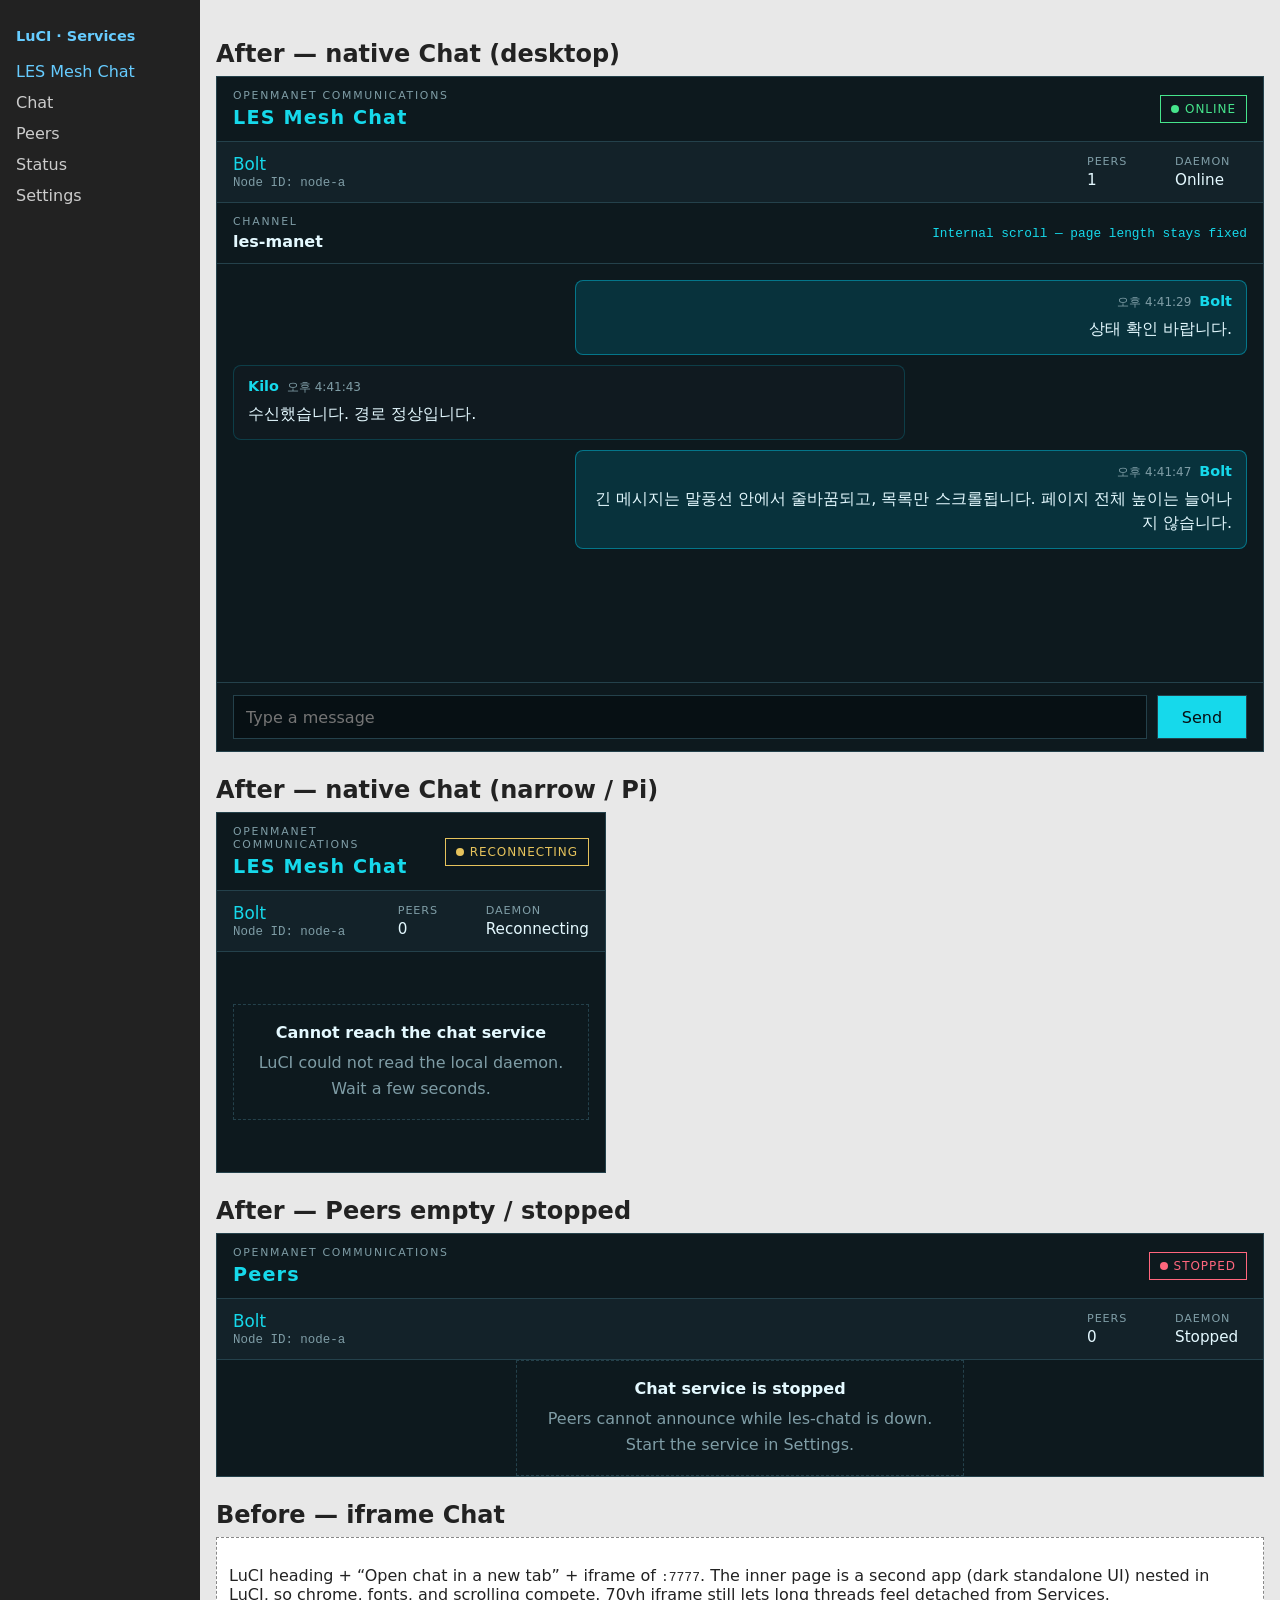
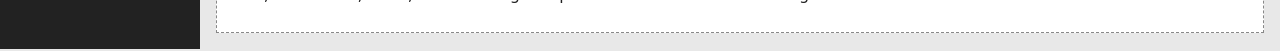
==== openwrt/package/luci-app-les-chat/preview/mockup.html @ 001d1a1c "add native LuCI chat interface" ====
<!doctype html>
<html lang="en">
<head>
	<meta charset="utf-8">
	<meta name="viewport" content="width=device-width, initial-scale=1">
	<title>LES Mesh Chat LuCI mockup</title>
	<link rel="stylesheet" href="../files/www/luci-static/resources/view/les_chat/les_chat.css">
	<style>
		body { margin: 0; font-family: system-ui, sans-serif; background: #e8e8e8; color: #222; }
		.luci-shell { display: grid; grid-template-columns: 200px 1fr; min-height: 100vh; }
		.luci-nav { background: #222; color: #ddd; padding: 16px; }
		.luci-nav h1 { font-size: 0.9rem; color: #6cf; }
		.luci-nav a { display: block; color: #ccc; text-decoration: none; padding: 6px 0; }
		.luci-nav a.active { color: #6cf; }
		.luci-main { padding: 16px; }
		.grid { display: grid; gap: 24px; }
		.phone { width: 390px; max-width: 100%; }
		h2.section { margin: 24px 0 8px; }
		.before { padding: 12px; border: 1px dashed #888; background: #fff; }
	</style>
</head>
<body>
<div class="luci-shell">
	<nav class="luci-nav">
		<h1>LuCI · Services</h1>
		<a href="#chat" class="active">LES Mesh Chat</a>
		<a>Chat</a>
		<a>Peers</a>
		<a>Status</a>
		<a>Settings</a>
	</nav>
	<main class="luci-main">
		<h2 class="section">After — native Chat (desktop)</h2>
		<div class="les-chat-app">
			<div class="les-chat-panel les-chat-stage">
				<div class="les-chat-topbar">
					<div>
						<p class="les-chat-eyebrow">OpenMANET communications</p>
						<h2 class="les-chat-title">LES Mesh Chat</h2>
					</div>
					<div class="les-chat-badge les-chat-badge-online">Online</div>
				</div>
				<div class="les-chat-identity">
					<div class="les-chat-id-block">
						<p class="les-chat-callsign">Bolt</p>
						<p class="les-chat-node-id">Node ID: node-a</p>
					</div>
					<dl class="les-chat-metrics">
						<div><dt>Peers</dt><dd>1</dd></div>
						<div><dt>Daemon</dt><dd>Online</dd></div>
					</dl>
				</div>
				<div class="les-chat-channel">
					<div>
						<p class="les-chat-eyebrow">Channel</p>
						<strong>les-manet</strong>
					</div>
					<span class="les-chat-channel-name">Internal scroll — page length stays fixed</span>
				</div>
				<div class="les-chat-messages">
					<article class="les-chat-msg les-chat-msg-local">
						<header class="les-chat-msg-header">
							<strong class="les-chat-msg-callsign">Bolt</strong>
							<time class="les-chat-msg-time">오후 4:41:29</time>
						</header>
						<p class="les-chat-msg-body">상태 확인 바랍니다.</p>
					</article>
					<article class="les-chat-msg les-chat-msg-remote">
						<header class="les-chat-msg-header">
							<strong class="les-chat-msg-callsign">Kilo</strong>
							<time class="les-chat-msg-time">오후 4:41:43</time>
						</header>
						<p class="les-chat-msg-body">수신했습니다. 경로 정상입니다.</p>
					</article>
					<article class="les-chat-msg les-chat-msg-local">
						<header class="les-chat-msg-header">
							<strong class="les-chat-msg-callsign">Bolt</strong>
							<time class="les-chat-msg-time">오후 4:41:47</time>
						</header>
						<p class="les-chat-msg-body">긴 메시지는 말풍선 안에서 줄바꿈되고, 목록만 스크롤됩니다. 페이지 전체 높이는 늘어나지 않습니다.</p>
					</article>
				</div>
				<div class="les-chat-composer">
					<form class="les-chat-form" onsubmit="return false">
						<input type="text" placeholder="Type a message" value="">
						<button type="submit">Send</button>
					</form>
				</div>
			</div>
		</div>

		<h2 class="section">After — native Chat (narrow / Pi)</h2>
		<div class="phone">
			<div class="les-chat-app">
				<div class="les-chat-panel">
					<div class="les-chat-topbar">
						<div>
							<p class="les-chat-eyebrow">OpenMANET communications</p>
							<h2 class="les-chat-title">LES Mesh Chat</h2>
						</div>
						<div class="les-chat-badge les-chat-badge-reconnect">Reconnecting</div>
					</div>
					<div class="les-chat-identity">
						<div class="les-chat-id-block">
							<p class="les-chat-callsign">Bolt</p>
							<p class="les-chat-node-id">Node ID: node-a</p>
						</div>
						<dl class="les-chat-metrics">
							<div><dt>Peers</dt><dd>0</dd></div>
							<div><dt>Daemon</dt><dd>Reconnecting</dd></div>
						</dl>
					</div>
					<div class="les-chat-messages" style="min-height:220px">
						<div class="les-chat-empty">
							<strong>Cannot reach the chat service</strong>
							<p>LuCI could not read the local daemon. Wait a few seconds.</p>
						</div>
					</div>
				</div>
			</div>
		</div>

		<h2 class="section">After — Peers empty / stopped</h2>
		<div class="les-chat-app">
			<div class="les-chat-panel">
				<div class="les-chat-topbar">
					<div>
						<p class="les-chat-eyebrow">OpenMANET communications</p>
						<h2 class="les-chat-title">Peers</h2>
					</div>
					<div class="les-chat-badge les-chat-badge-stopped">Stopped</div>
				</div>
				<div class="les-chat-identity">
					<div class="les-chat-id-block">
						<p class="les-chat-callsign">Bolt</p>
						<p class="les-chat-node-id">Node ID: node-a</p>
					</div>
					<dl class="les-chat-metrics">
						<div><dt>Peers</dt><dd>0</dd></div>
						<div><dt>Daemon</dt><dd>Stopped</dd></div>
					</dl>
				</div>
				<div class="les-chat-empty">
					<strong>Chat service is stopped</strong>
					<p>Peers cannot announce while les-chatd is down. Start the service in Settings.</p>
				</div>
			</div>
		</div>

		<h2 class="section">Before — iframe Chat</h2>
		<div class="before">
			<p>LuCI heading + “Open chat in a new tab” + iframe of <code>:7777</code>. The inner page is a second app (dark standalone UI) nested in LuCI, so chrome, fonts, and scrolling compete. 70vh iframe still lets long threads feel detached from Services.</p>
		</div>
	</main>
</div>
</body>
</html>
---- openwrt/package/luci-app-les-chat/files/www/luci-static/resources/view/les_chat/les_chat.css ----
/* Scoped to .les-chat-app so LuCI chrome/theme is unchanged. */

.les-chat-app {
	--les-bg: #071014;
	--les-panel: #0d191e;
	--les-panel-2: #132229;
	--les-border: #24414b;
	--les-text: #e4f9ff;
	--les-muted: #7f9da6;
	--les-accent: #16d9eb;
	--les-success: #46e58c;
	--les-danger: #ff667d;
	--les-warn: #e6c35c;
	display: flex;
	flex-direction: column;
	gap: 12px;
	min-width: 0;
	color: var(--les-text);
}
.les-chat-app * {
	box-sizing: border-box;
}

.les-chat-panel {
	display: flex;
	flex-direction: column;
	min-width: 0;
	min-height: 0;
	border: 1px solid var(--les-border);
	background: var(--les-panel);
}

.les-chat-topbar,
.les-chat-identity,
.les-chat-channel,
.les-chat-composer {
	display: flex;
	align-items: center;
	justify-content: space-between;
	gap: 12px;
	padding: 12px 16px;
}

.les-chat-topbar,
.les-chat-channel,
.les-chat-composer {
	border-bottom: 1px solid var(--les-border);
}

.les-chat-composer {
	border-bottom: 0;
	border-top: 1px solid var(--les-border);
}

.les-chat-eyebrow {
	margin: 0 0 4px;
	color: var(--les-muted);
	font-size: 0.68rem;
	letter-spacing: 0.16em;
	text-transform: uppercase;
}

.les-chat-title {
	margin: 0;
	color: var(--les-accent);
	font-size: 1.2rem;
	letter-spacing: 0.06em;
}

.les-chat-badge {
	display: inline-flex;
	align-items: center;
	gap: 6px;
	padding: 6px 10px;
	border: 1px solid var(--les-border);
	font-size: 0.75rem;
	letter-spacing: 0.08em;
	text-transform: uppercase;
	white-space: nowrap;
}

.les-chat-badge::before {
	content: "";
	width: 8px;
	height: 8px;
	border-radius: 50%;
	background: currentColor;
}

.les-chat-badge-online {
	color: var(--les-success);
	border-color: var(--les-success);
}

.les-chat-badge-offline,
.les-chat-badge-stopped {
	color: var(--les-danger);
	border-color: var(--les-danger);
}

.les-chat-badge-reconnect {
	color: var(--les-warn);
	border-color: var(--les-warn);
}

.les-chat-badge-loading {
	color: var(--les-muted);
}

.les-chat-identity {
	flex-wrap: wrap;
	border-bottom: 1px solid var(--les-border);
	background: var(--les-panel-2);
}

.les-chat-id-block {
	min-width: 0;
}

.les-chat-callsign {
	margin: 0;
	color: var(--les-accent);
	font-size: 1.05rem;
	overflow-wrap: anywhere;
}

.les-chat-node-id {
	margin: 2px 0 0;
	color: var(--les-muted);
	font-family: monospace;
	font-size: 0.78rem;
	overflow-wrap: anywhere;
}

.les-chat-metrics {
	display: flex;
	flex-wrap: wrap;
	gap: 16px;
	margin: 0;
}

.les-chat-metrics div {
	min-width: 72px;
}

.les-chat-metrics dt {
	margin: 0 0 3px;
	color: var(--les-muted);
	font-size: 0.7rem;
	letter-spacing: 0.08em;
	text-transform: uppercase;
}

.les-chat-metrics dd {
	margin: 0;
	font-size: 0.95rem;
	overflow-wrap: anywhere;
}

.les-chat-channel-name {
	color: var(--les-accent);
	font-family: monospace;
	font-size: 0.8rem;
}

.les-chat-stage {
	display: flex;
	flex-direction: column;
	min-height: 0;
	height: calc(100vh - 14rem);
}

.les-chat-messages,
.les-chat-scroll {
	flex: 1 1 auto;
	min-height: 0;
	overflow-x: hidden;
	overflow-y: auto;
	overscroll-behavior: contain;
}

.les-chat-messages {
	display: flex;
	flex-direction: column;
	gap: 10px;
	padding: 16px;
}

.les-chat-empty {
	margin: auto;
	max-width: 28rem;
	padding: 18px;
	color: var(--les-muted);
	border: 1px dashed var(--les-border);
	text-align: center;
}

.les-chat-empty strong {
	display: block;
	margin-bottom: 8px;
	color: var(--les-text);
}

.les-chat-empty p,
.les-chat-empty pre {
	margin: 0;
	line-height: 1.6;
	overflow-wrap: anywhere;
	white-space: pre-wrap;
}

.les-chat-msg {
	width: min(78%, 42rem);
	padding: 12px 14px;
	border: 1px solid rgba(0, 220, 255, 0.18);
	border-radius: 8px;
	background: rgba(4, 18, 24, 0.72);
}

.les-chat-msg-local {
	align-self: flex-end;
	margin-left: auto;
	border-color: rgba(0, 220, 255, 0.4);
	background: rgba(0, 92, 112, 0.38);
}

.les-chat-msg-remote {
	align-self: flex-start;
	margin-right: auto;
	background: rgba(18, 28, 34, 0.85);
}

.les-chat-msg-header {
	display: flex;
	align-items: baseline;
	gap: 8px;
	margin-bottom: 6px;
}

.les-chat-msg-local .les-chat-msg-header {
	flex-direction: row-reverse;
}

.les-chat-msg-callsign {
	color: var(--les-accent);
	font-size: 0.9rem;
}

.les-chat-msg-time {
	color: var(--les-muted);
	font-size: 0.75rem;
}

.les-chat-msg-body {
	margin: 0;
	line-height: 1.55;
	overflow-wrap: anywhere;
	white-space: pre-wrap;
}

.les-chat-msg-local .les-chat-msg-body {
	text-align: right;
}

.les-chat-jump {
	align-self: center;
	margin: 0 0 8px;
}

.les-chat-form {
	display: grid;
	grid-template-columns: 1fr auto;
	gap: 10px;
	width: 100%;
}

.les-chat-form input,
.les-chat-form button {
	min-height: 44px;
	border: 1px solid var(--les-border);
	font: inherit;
}

.les-chat-form input {
	padding: 0 12px;
	color: var(--les-text);
	background: var(--les-bg);
}

.les-chat-form button {
	min-width: 90px;
	color: var(--les-bg);
	background: var(--les-accent);
	cursor: pointer;
}

.les-chat-form input:disabled,
.les-chat-form button:disabled {
	cursor: not-allowed;
	opacity: 0.45;
}

.les-chat-hint {
	margin: 6px 16px 12px;
	min-height: 1.3em;
	color: var(--les-success);
	font-size: 0.8rem;
}

.les-chat-hint-error {
	color: var(--les-danger);
}

.les-chat-cards {
	display: grid;
	gap: 8px;
	padding: 16px;
}

.les-chat-card {
	display: grid;
	gap: 4px;
	padding: 12px;
	border: 1px solid var(--les-border);
	background: var(--les-panel-2);
}

.les-chat-card strong {
	color: var(--les-success);
}

.les-chat-card span {
	color: var(--les-muted);
	font-family: monospace;
	font-size: 0.78rem;
	overflow-wrap: anywhere;
}

.les-chat-kv {
	width: 100%;
	border-collapse: collapse;
}

.les-chat-kv th,
.les-chat-kv td {
	padding: 10px 16px;
	border-bottom: 1px solid var(--les-border);
	text-align: left;
	vertical-align: top;
	overflow-wrap: anywhere;
}

.les-chat-kv th {
	width: 34%;
	color: var(--les-muted);
	font-weight: 600;
}

.les-chat-section-title {
	margin: 0;
	padding: 12px 16px 0;
	color: var(--les-muted);
	font-size: 0.75rem;
	letter-spacing: 0.12em;
	text-transform: uppercase;
}

.les-chat-settings-note {
	margin: 0;
	padding: 0 16px 12px;
	color: var(--les-muted);
	font-size: 0.85rem;
}

@media (max-width: 760px) {
	.les-chat-stage {
		height: calc(100vh - 11rem);
	}

	.les-chat-topbar,
	.les-chat-identity {
		align-items: flex-start;
		flex-direction: column;
	}

	.les-chat-msg {
		width: 90%;
	}

	.les-chat-form {
		grid-template-columns: 1fr;
	}
}
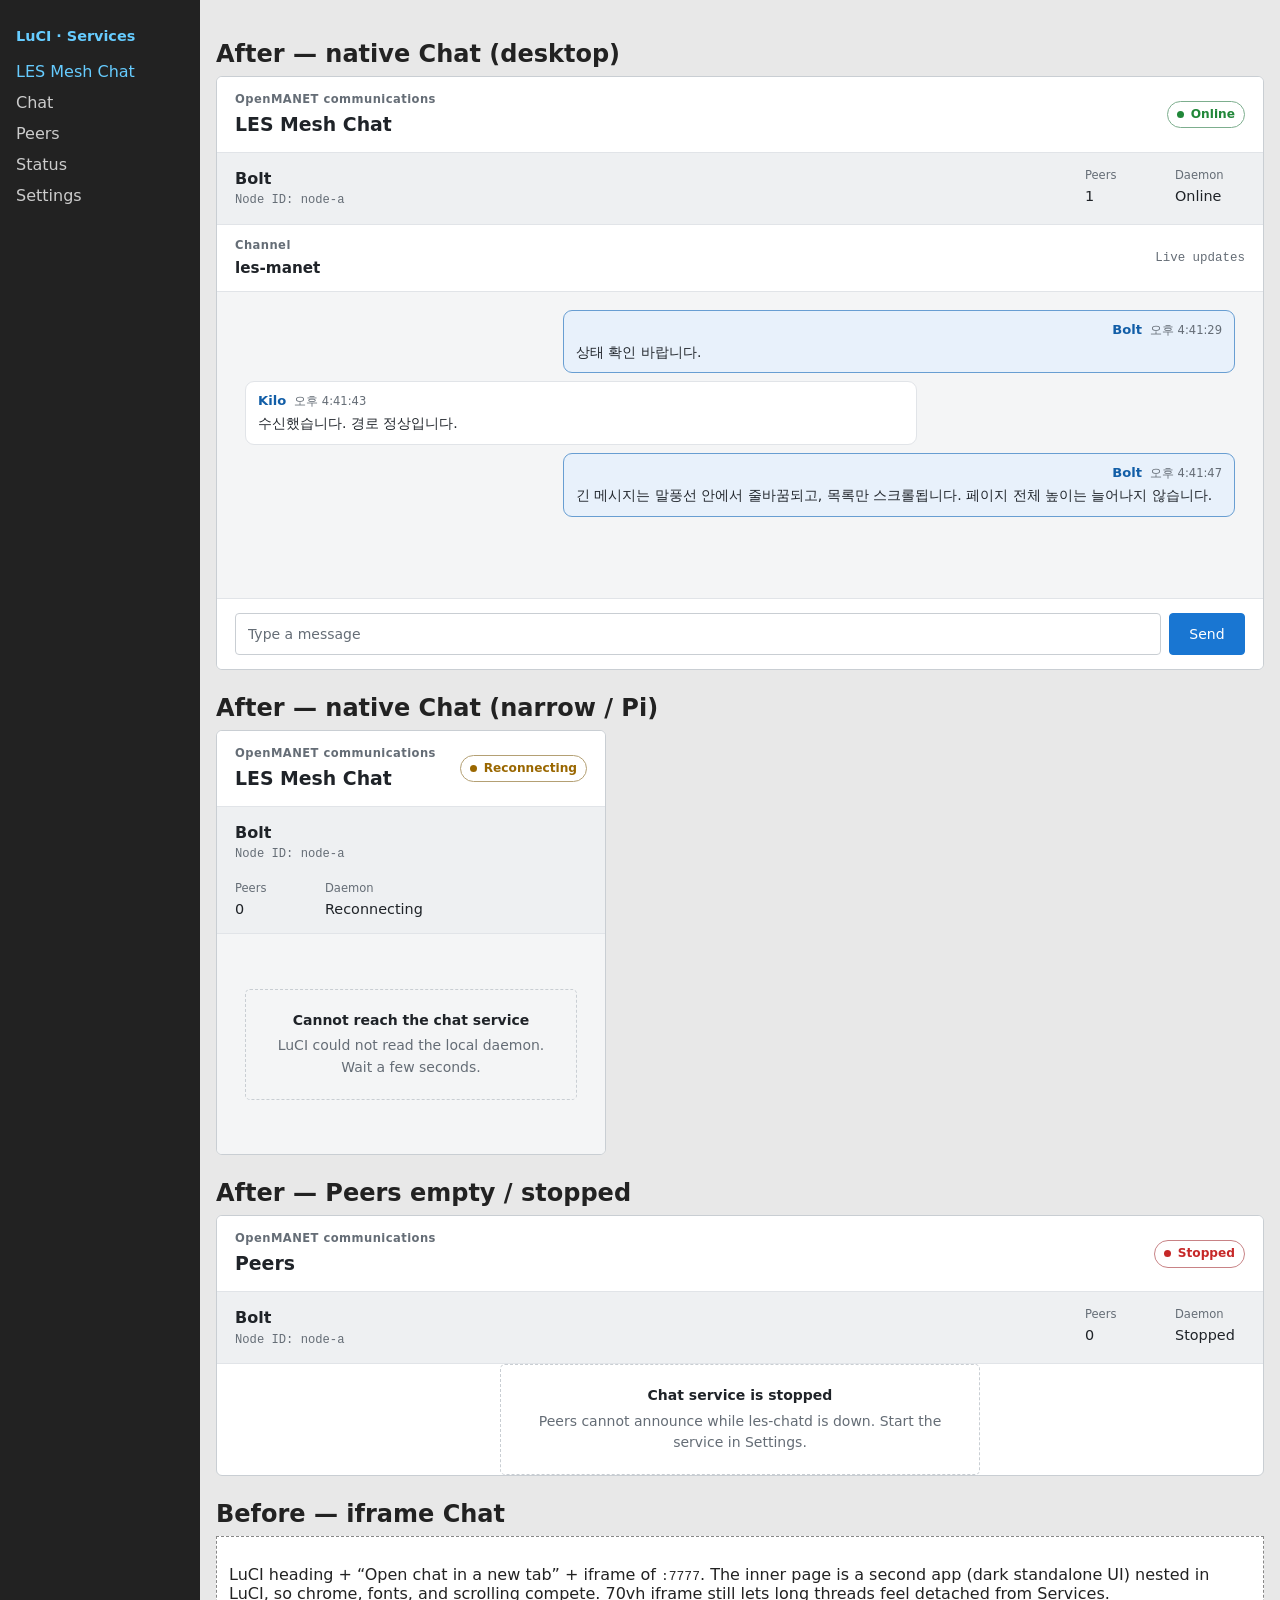
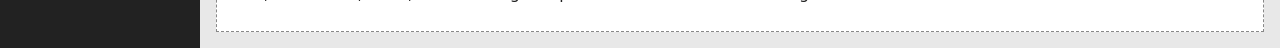
==== commit 8c9c3a0d: "redesign LuCI chat interface" ====
--- a/openwrt/package/luci-app-les-chat/preview/mockup.html
+++ b/openwrt/package/luci-app-les-chat/preview/mockup.html
@@ -55,7 +55,7 @@
 						<p class="les-chat-eyebrow">Channel</p>
 						<strong>les-manet</strong>
 					</div>
-					<span class="les-chat-channel-name">Internal scroll — page length stays fixed</span>
+					<span class="les-chat-channel-name">Live updates</span>
 				</div>
 				<div class="les-chat-messages">
 					<article class="les-chat-msg les-chat-msg-local">
--- a/openwrt/package/luci-app-les-chat/files/www/luci-static/resources/view/les_chat/les_chat.css
+++ b/openwrt/package/luci-app-les-chat/files/www/luci-static/resources/view/les_chat/les_chat.css
@@ -1,22 +1,28 @@
-/* Scoped to .les-chat-app so LuCI chrome/theme is unchanged. */
-
+/* A quiet, LuCI-native surface: familiar admin spacing and messaging affordances. */
 .les-chat-app {
-	--les-bg: #071014;
-	--les-panel: #0d191e;
-	--les-panel-2: #132229;
-	--les-border: #24414b;
-	--les-text: #e4f9ff;
-	--les-muted: #7f9da6;
-	--les-accent: #16d9eb;
-	--les-success: #46e58c;
-	--les-danger: #ff667d;
-	--les-warn: #e6c35c;
+	--les-bg: var(--background-color-low, #f4f5f6);
+	--les-surface: var(--background-color-high, #ffffff);
+	--les-surface-muted: var(--background-color-medium, #eef0f2);
+	--les-border: var(--border-color-medium, #c9ced3);
+	--les-border-soft: var(--border-color-low, #e1e4e8);
+	--les-text: var(--text-color-high, #24292f);
+	--les-text-strong: var(--text-color-highest, #1f2328);
+	--les-muted: var(--text-color-medium, #656d76);
+	--les-accent: var(--primary-color-high, #1976d2);
+	--les-accent-strong: var(--primary-color-low, #125ea7);
+	--les-success: var(--success-color-high, #218739);
+	--les-danger: var(--error-color-high, #c62828);
+	--les-warn: var(--warning-color-high, #9a6700);
 	display: flex;
 	flex-direction: column;
 	gap: 12px;
 	min-width: 0;
 	color: var(--les-text);
-}
+	font-family: system-ui, -apple-system, BlinkMacSystemFont, "Segoe UI", "Noto Sans KR", sans-serif;
+	font-size: 14px;
+	line-height: 1.45;
+}
+
 .les-chat-app * {
 	box-sizing: border-box;
 }
@@ -26,8 +32,10 @@
 	flex-direction: column;
 	min-width: 0;
 	min-height: 0;
+	overflow: hidden;
 	border: 1px solid var(--les-border);
-	background: var(--les-panel);
+	border-radius: 6px;
+	background: var(--les-surface);
 }
 
 .les-chat-topbar,
@@ -37,52 +45,60 @@
 	display: flex;
 	align-items: center;
 	justify-content: space-between;
-	gap: 12px;
-	padding: 12px 16px;
+	gap: 16px;
+	padding: 14px 18px;
 }
 
 .les-chat-topbar,
 .les-chat-channel,
 .les-chat-composer {
-	border-bottom: 1px solid var(--les-border);
+	border-bottom: 1px solid var(--les-border-soft);
+}
+
+.les-chat-topbar {
+	background: var(--les-surface);
 }
 
 .les-chat-composer {
+	border-top: 1px solid var(--les-border-soft);
 	border-bottom: 0;
-	border-top: 1px solid var(--les-border);
+	background: var(--les-surface);
 }
 
 .les-chat-eyebrow {
-	margin: 0 0 4px;
-	color: var(--les-muted);
-	font-size: 0.68rem;
-	letter-spacing: 0.16em;
-	text-transform: uppercase;
+	margin: 0 0 3px;
+	color: var(--les-muted);
+	font-size: 0.72rem;
+	font-weight: 600;
+	letter-spacing: 0.04em;
+	text-transform: none;
 }
 
 .les-chat-title {
 	margin: 0;
-	color: var(--les-accent);
-	font-size: 1.2rem;
-	letter-spacing: 0.06em;
+	color: var(--les-text-strong);
+	font-size: 1.18rem;
+	font-weight: 650;
+	letter-spacing: 0;
 }
 
 .les-chat-badge {
 	display: inline-flex;
 	align-items: center;
-	gap: 6px;
-	padding: 6px 10px;
+	gap: 7px;
+	padding: 4px 9px;
 	border: 1px solid var(--les-border);
-	font-size: 0.75rem;
-	letter-spacing: 0.08em;
-	text-transform: uppercase;
+	border-radius: 999px;
+	color: var(--les-muted);
+	font-size: 0.76rem;
+	font-weight: 600;
 	white-space: nowrap;
 }
 
 .les-chat-badge::before {
 	content: "";
-	width: 8px;
-	height: 8px;
+	width: 7px;
+	height: 7px;
 	border-radius: 50%;
 	background: currentColor;
 }
@@ -90,84 +106,97 @@
 .les-chat-badge-online {
 	color: var(--les-success);
 	border-color: var(--les-success);
+	border-color: color-mix(in srgb, var(--les-success) 45%, var(--les-border));
 }
 
 .les-chat-badge-offline,
 .les-chat-badge-stopped {
 	color: var(--les-danger);
 	border-color: var(--les-danger);
+	border-color: color-mix(in srgb, var(--les-danger) 45%, var(--les-border));
 }
 
 .les-chat-badge-reconnect {
 	color: var(--les-warn);
 	border-color: var(--les-warn);
-}
-
-.les-chat-badge-loading {
-	color: var(--les-muted);
+	border-color: color-mix(in srgb, var(--les-warn) 45%, var(--les-border));
 }
 
 .les-chat-identity {
+	align-items: flex-start;
 	flex-wrap: wrap;
-	border-bottom: 1px solid var(--les-border);
-	background: var(--les-panel-2);
+	border-bottom: 1px solid var(--les-border-soft);
+	background: var(--les-surface-muted);
 }
 
 .les-chat-id-block {
-	min-width: 0;
+	min-width: 12rem;
 }
 
 .les-chat-callsign {
 	margin: 0;
-	color: var(--les-accent);
-	font-size: 1.05rem;
+	color: var(--les-text-strong);
+	font-size: 1rem;
+	font-weight: 650;
 	overflow-wrap: anywhere;
 }
 
 .les-chat-node-id {
 	margin: 2px 0 0;
 	color: var(--les-muted);
-	font-family: monospace;
+	font-family: ui-monospace, SFMono-Regular, Menlo, Consolas, monospace;
+	font-size: 0.76rem;
+	overflow-wrap: anywhere;
+}
+
+.les-chat-metrics {
+	display: flex;
+	flex-wrap: wrap;
+	gap: 20px;
+	margin: 0;
+}
+
+.les-chat-metrics div {
+	min-width: 70px;
+}
+
+.les-chat-metrics dt {
+	margin: 0 0 2px;
+	color: var(--les-muted);
+	font-size: 0.72rem;
+	font-weight: 500;
+}
+
+.les-chat-metrics dd {
+	margin: 0;
+	color: var(--les-text-strong);
+	font-size: 0.9rem;
+	overflow-wrap: anywhere;
+}
+
+.les-chat-channel {
+	padding-top: 12px;
+	padding-bottom: 12px;
+	background: var(--les-surface);
+}
+
+.les-chat-channel strong {
+	color: var(--les-text-strong);
+	font-size: 0.95rem;
+	font-weight: 650;
+}
+
+.les-chat-channel-name {
+	color: var(--les-muted);
+	font-family: ui-monospace, SFMono-Regular, Menlo, Consolas, monospace;
 	font-size: 0.78rem;
-	overflow-wrap: anywhere;
-}
-
-.les-chat-metrics {
-	display: flex;
-	flex-wrap: wrap;
-	gap: 16px;
-	margin: 0;
-}
-
-.les-chat-metrics div {
-	min-width: 72px;
-}
-
-.les-chat-metrics dt {
-	margin: 0 0 3px;
-	color: var(--les-muted);
-	font-size: 0.7rem;
-	letter-spacing: 0.08em;
-	text-transform: uppercase;
-}
-
-.les-chat-metrics dd {
-	margin: 0;
-	font-size: 0.95rem;
-	overflow-wrap: anywhere;
-}
-
-.les-chat-channel-name {
-	color: var(--les-accent);
-	font-family: monospace;
-	font-size: 0.8rem;
 }
 
 .les-chat-stage {
 	display: flex;
 	flex-direction: column;
 	min-height: 0;
-	height: calc(100vh - 14rem);
+	height: min(66vh, 44rem);
 }
 
 .les-chat-messages,
@@ -182,129 +211,154 @@
 .les-chat-messages {
 	display: flex;
 	flex-direction: column;
-	gap: 10px;
-	padding: 16px;
+	gap: 8px;
+	padding: 18px clamp(14px, 3vw, 28px);
+	background: var(--les-bg);
 }
 
 .les-chat-empty {
 	margin: auto;
-	max-width: 28rem;
-	padding: 18px;
-	color: var(--les-muted);
+	max-width: 30rem;
+	padding: 20px;
 	border: 1px dashed var(--les-border);
+	border-radius: 5px;
+	color: var(--les-muted);
 	text-align: center;
 }
 
 .les-chat-empty strong {
 	display: block;
-	margin-bottom: 8px;
-	color: var(--les-text);
+	margin-bottom: 5px;
+	color: var(--les-text-strong);
+	font-weight: 650;
 }
 
 .les-chat-empty p,
 .les-chat-empty pre {
 	margin: 0;
-	line-height: 1.6;
+	line-height: 1.55;
 	overflow-wrap: anywhere;
 	white-space: pre-wrap;
 }
 
 .les-chat-msg {
-	width: min(78%, 42rem);
-	padding: 12px 14px;
-	border: 1px solid rgba(0, 220, 255, 0.18);
-	border-radius: 8px;
-	background: rgba(4, 18, 24, 0.72);
+	width: min(76%, 42rem);
+	padding: 9px 12px;
+	border: 1px solid var(--les-border-soft);
+	border-radius: 9px;
+	background: var(--les-surface);
 }
 
 .les-chat-msg-local {
 	align-self: flex-end;
 	margin-left: auto;
-	border-color: rgba(0, 220, 255, 0.4);
-	background: rgba(0, 92, 112, 0.38);
+	border-color: var(--les-accent);
+	border-color: color-mix(in srgb, var(--les-accent) 55%, var(--les-border));
+	background: var(--les-surface-muted);
+	background: color-mix(in srgb, var(--les-accent) 10%, var(--les-surface));
 }
 
 .les-chat-msg-remote {
 	align-self: flex-start;
 	margin-right: auto;
-	background: rgba(18, 28, 34, 0.85);
 }
 
 .les-chat-msg-header {
 	display: flex;
 	align-items: baseline;
 	gap: 8px;
-	margin-bottom: 6px;
+	margin-bottom: 3px;
 }
 
 .les-chat-msg-local .les-chat-msg-header {
-	flex-direction: row-reverse;
+	justify-content: flex-end;
 }
 
 .les-chat-msg-callsign {
-	color: var(--les-accent);
-	font-size: 0.9rem;
+	color: var(--les-accent-strong);
+	font-size: 0.82rem;
+	font-weight: 650;
+}
+
+.les-chat-msg-local .les-chat-msg-callsign {
+	color: var(--les-accent-strong);
 }
 
 .les-chat-msg-time {
 	color: var(--les-muted);
-	font-size: 0.75rem;
+	font-size: 0.72rem;
 }
 
 .les-chat-msg-body {
 	margin: 0;
+	color: var(--les-text);
 	line-height: 1.55;
 	overflow-wrap: anywhere;
 	white-space: pre-wrap;
-}
-
-.les-chat-msg-local .les-chat-msg-body {
-	text-align: right;
 }
 
 .les-chat-jump {
 	align-self: center;
 	margin: 0 0 8px;
+	border-radius: 999px;
 }
 
 .les-chat-form {
 	display: grid;
-	grid-template-columns: 1fr auto;
-	gap: 10px;
+	grid-template-columns: minmax(0, 1fr) auto;
+	gap: 8px;
 	width: 100%;
 }
 
 .les-chat-form input,
 .les-chat-form button {
-	min-height: 44px;
+	min-height: 42px;
 	border: 1px solid var(--les-border);
+	border-radius: 4px;
 	font: inherit;
 }
 
 .les-chat-form input {
 	padding: 0 12px;
 	color: var(--les-text);
-	background: var(--les-bg);
+	background: var(--les-surface);
+}
+
+.les-chat-form input::placeholder {
+	color: var(--les-muted);
+}
+
+.les-chat-form input:focus {
+	border-color: var(--les-accent);
+	outline: 2px solid var(--les-border-soft);
+	outline: 2px solid color-mix(in srgb, var(--les-accent) 25%, transparent);
+	outline-offset: 0;
 }
 
 .les-chat-form button {
-	min-width: 90px;
-	color: var(--les-bg);
+	min-width: 76px;
+	padding: 0 16px;
+	border-color: var(--les-accent);
+	color: var(--on-primary-color, #fff);
 	background: var(--les-accent);
 	cursor: pointer;
+}
+
+.les-chat-form button:hover {
+	background: var(--les-accent-strong);
 }
 
 .les-chat-form input:disabled,
 .les-chat-form button:disabled {
 	cursor: not-allowed;
-	opacity: 0.45;
+	opacity: 0.55;
 }
 
 .les-chat-hint {
-	margin: 6px 16px 12px;
+	margin: 5px 18px 10px;
 	min-height: 1.3em;
 	color: var(--les-success);
-	font-size: 0.8rem;
+	font-size: 0.78rem;
 }
 
 .les-chat-hint-error {
@@ -313,27 +367,37 @@
 
 .les-chat-cards {
 	display: grid;
-	gap: 8px;
-	padding: 16px;
+	gap: 0;
+	padding: 0 18px 18px;
 }
 
 .les-chat-card {
 	display: grid;
-	gap: 4px;
-	padding: 12px;
-	border: 1px solid var(--les-border);
-	background: var(--les-panel-2);
+	grid-template-columns: minmax(8rem, 1fr) repeat(4, minmax(0, 1fr));
+	align-items: center;
+	gap: 8px 16px;
+	padding: 13px 0;
+	border-bottom: 1px solid var(--les-border-soft);
+}
+
+.les-chat-card:last-child {
+	border-bottom: 0;
 }
 
 .les-chat-card strong {
-	color: var(--les-success);
+	color: var(--les-text-strong);
+	font-weight: 650;
 }
 
 .les-chat-card span {
 	color: var(--les-muted);
-	font-family: monospace;
 	font-size: 0.78rem;
 	overflow-wrap: anywhere;
+}
+
+.les-chat-card span:nth-of-type(1),
+.les-chat-card span:nth-of-type(2) {
+	font-family: ui-monospace, SFMono-Regular, Menlo, Consolas, monospace;
 }
 
 .les-chat-kv {
@@ -343,38 +407,76 @@
 
 .les-chat-kv th,
 .les-chat-kv td {
-	padding: 10px 16px;
-	border-bottom: 1px solid var(--les-border);
+	padding: 11px 18px;
+	border-bottom: 1px solid var(--les-border-soft);
 	text-align: left;
 	vertical-align: top;
 	overflow-wrap: anywhere;
 }
 
 .les-chat-kv th {
-	width: 34%;
-	color: var(--les-muted);
+	width: 30%;
+	color: var(--les-muted);
+	font-weight: 500;
+}
+
+.les-chat-kv td {
+	color: var(--les-text-strong);
+}
+
+.les-chat-section-title {
+	margin: 0;
+	padding: 18px 18px 8px;
+	color: var(--les-text-strong);
+	font-size: 0.9rem;
+	font-weight: 650;
+}
+
+.les-chat-settings-note {
+	margin: 0;
+	padding: 16px 18px 4px;
+	color: var(--les-muted);
+	font-size: 0.84rem;
+}
+
+/* Keep the standard LuCI form readable without replacing its behaviour. */
+.les-chat-app .cbi-map {
+	margin: 0;
+	padding: 0 18px 18px;
+}
+
+.les-chat-app .cbi-map > h2,
+.les-chat-app .cbi-map > .cbi-map-descr {
+	display: none;
+}
+
+.les-chat-app .cbi-section {
+	margin: 0;
+}
+
+.les-chat-app .cbi-section > h3 {
+	margin-top: 16px;
+	color: var(--les-text-strong);
+	font-size: 0.95rem;
+}
+
+.les-chat-app .cbi-section-table-row,
+.les-chat-app .cbi-value {
+	border-color: var(--les-border-soft);
+}
+
+.les-chat-app .cbi-value-title {
+	color: var(--les-text-strong);
 	font-weight: 600;
 }
 
-.les-chat-section-title {
-	margin: 0;
-	padding: 12px 16px 0;
-	color: var(--les-muted);
-	font-size: 0.75rem;
-	letter-spacing: 0.12em;
-	text-transform: uppercase;
-}
-
-.les-chat-settings-note {
-	margin: 0;
-	padding: 0 16px 12px;
-	color: var(--les-muted);
-	font-size: 0.85rem;
+.les-chat-app .cbi-value-description {
+	color: var(--les-muted);
 }
 
 @media (max-width: 760px) {
 	.les-chat-stage {
-		height: calc(100vh - 11rem);
+		height: min(68vh, 42rem);
 	}
 
 	.les-chat-topbar,
@@ -384,10 +486,37 @@
 	}
 
 	.les-chat-msg {
-		width: 90%;
+		width: 88%;
+	}
+
+	.les-chat-card {
+		grid-template-columns: 1fr 1fr;
+	}
+
+	.les-chat-card strong {
+		grid-column: 1 / -1;
 	}
 
 	.les-chat-form {
-		grid-template-columns: 1fr;
-	}
-}
+		grid-template-columns: minmax(0, 1fr) auto;
+	}
+}
+
+@media (max-width: 460px) {
+	.les-chat-topbar,
+	.les-chat-identity,
+	.les-chat-channel,
+	.les-chat-composer {
+		padding-right: 12px;
+		padding-left: 12px;
+	}
+
+	.les-chat-metrics {
+		gap: 12px;
+	}
+
+	.les-chat-form button {
+		min-width: 64px;
+		padding: 0 10px;
+	}
+}
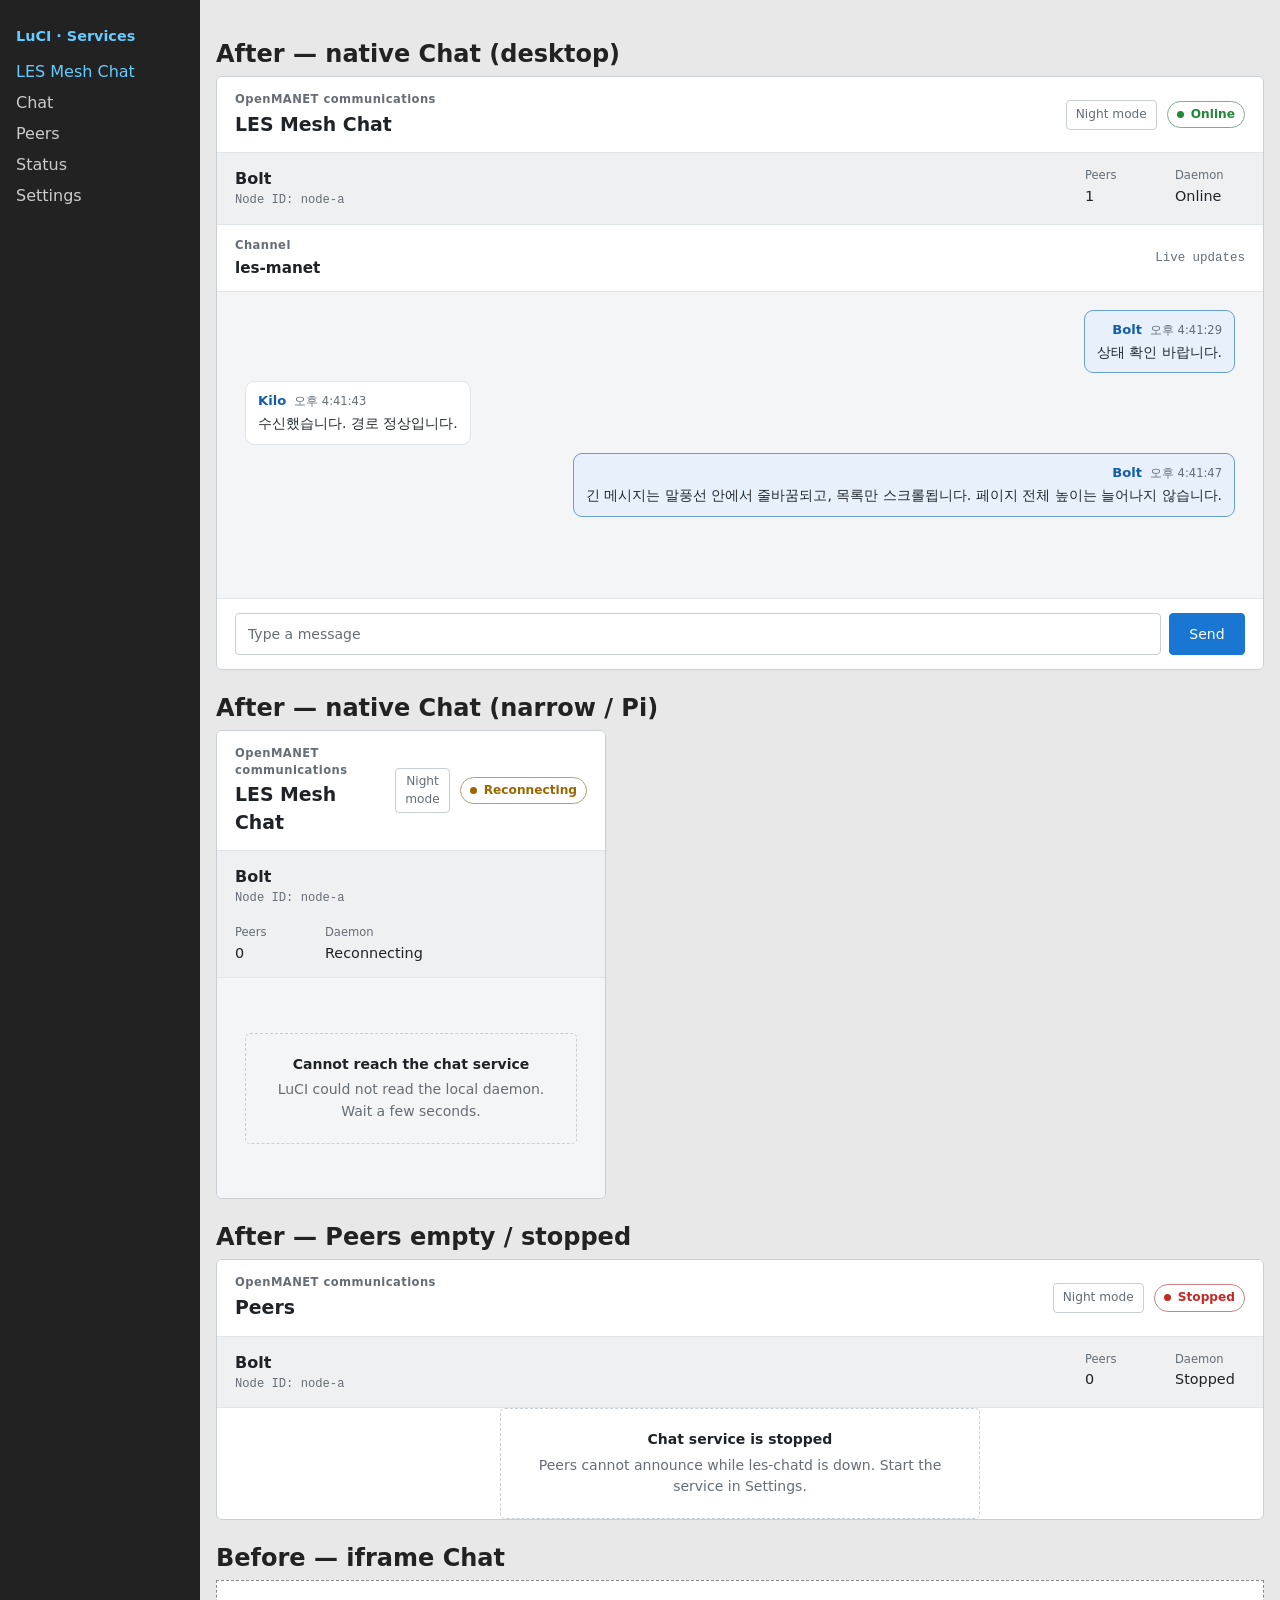
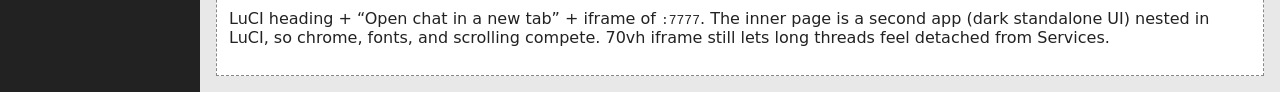
==== commit b73f399e: "release v0.1.12 chat ordering and scroll UX" ====
--- a/openwrt/package/luci-app-les-chat/preview/mockup.html
+++ b/openwrt/package/luci-app-les-chat/preview/mockup.html
@@ -38,7 +38,10 @@
 						<p class="les-chat-eyebrow">OpenMANET communications</p>
 						<h2 class="les-chat-title">LES Mesh Chat</h2>
 					</div>
-					<div class="les-chat-badge les-chat-badge-online">Online</div>
+					<div class="les-chat-topbar-actions">
+						<button class="les-chat-theme-toggle" type="button">Night mode</button>
+						<div class="les-chat-badge les-chat-badge-online">Online</div>
+					</div>
 				</div>
 				<div class="les-chat-identity">
 					<div class="les-chat-id-block">
@@ -98,7 +101,10 @@
 							<p class="les-chat-eyebrow">OpenMANET communications</p>
 							<h2 class="les-chat-title">LES Mesh Chat</h2>
 						</div>
-						<div class="les-chat-badge les-chat-badge-reconnect">Reconnecting</div>
+						<div class="les-chat-topbar-actions">
+							<button class="les-chat-theme-toggle" type="button">Night mode</button>
+							<div class="les-chat-badge les-chat-badge-reconnect">Reconnecting</div>
+						</div>
 					</div>
 					<div class="les-chat-identity">
 						<div class="les-chat-id-block">
@@ -128,7 +134,10 @@
 						<p class="les-chat-eyebrow">OpenMANET communications</p>
 						<h2 class="les-chat-title">Peers</h2>
 					</div>
-					<div class="les-chat-badge les-chat-badge-stopped">Stopped</div>
+					<div class="les-chat-topbar-actions">
+						<button class="les-chat-theme-toggle" type="button">Night mode</button>
+						<div class="les-chat-badge les-chat-badge-stopped">Stopped</div>
+					</div>
 				</div>
 				<div class="les-chat-identity">
 					<div class="les-chat-id-block">
--- a/openwrt/package/luci-app-les-chat/files/www/luci-static/resources/view/les_chat/les_chat.css
+++ b/openwrt/package/luci-app-les-chat/files/www/luci-static/resources/view/les_chat/les_chat.css
@@ -23,6 +23,23 @@
 	line-height: 1.45;
 }
 
+/* OpenMANET-style night palette: deep blue-green surfaces with restrained cyan accents. */
+.les-chat-app[data-les-theme="dark"] {
+	--les-bg: #071014;
+	--les-surface: #0d191e;
+	--les-surface-muted: #132229;
+	--les-border: #29434c;
+	--les-border-soft: #1d333b;
+	--les-text: #dcecf0;
+	--les-text-strong: #f2fbfd;
+	--les-muted: #86a6af;
+	--les-accent: #16d9eb;
+	--les-accent-strong: #0bb8cc;
+	--les-success: #46d98a;
+	--les-danger: #ff7180;
+	--les-warn: #e6c35c;
+}
+
 .les-chat-app * {
 	box-sizing: border-box;
 }
@@ -59,6 +76,32 @@
 	background: var(--les-surface);
 }
 
+.les-chat-topbar-actions {
+	display: inline-flex;
+	align-items: center;
+	gap: 10px;
+}
+
+.les-chat-theme-toggle {
+	min-height: 30px;
+	padding: 4px 9px;
+	border: 1px solid var(--les-border);
+	border-radius: 4px;
+	color: var(--les-muted);
+	background: transparent;
+	font: inherit;
+	font-size: 0.76rem;
+	cursor: pointer;
+}
+
+.les-chat-theme-toggle:hover,
+.les-chat-theme-toggle:focus {
+	border-color: var(--les-accent);
+	color: var(--les-accent-strong);
+	outline: 2px solid color-mix(in srgb, var(--les-accent) 20%, transparent);
+	outline-offset: 1px;
+}
+
 .les-chat-composer {
 	border-top: 1px solid var(--les-border-soft);
 	border-bottom: 0;
@@ -196,6 +239,7 @@
 	display: flex;
 	flex-direction: column;
 	min-height: 0;
+	position: relative;
 	height: min(66vh, 44rem);
 }
 
@@ -242,7 +286,8 @@
 }
 
 .les-chat-msg {
-	width: min(76%, 42rem);
+	width: fit-content;
+	max-width: min(76%, 42rem);
 	padding: 9px 12px;
 	border: 1px solid var(--les-border-soft);
 	border-radius: 9px;
@@ -298,8 +343,12 @@
 }
 
 .les-chat-jump {
-	align-self: center;
-	margin: 0 0 8px;
+	position: absolute;
+	left: 50%;
+	bottom: 76px;
+	z-index: 2;
+	margin: 0;
+	transform: translateX(-50%);
 	border-radius: 999px;
 }
 
@@ -485,8 +534,14 @@
 		flex-direction: column;
 	}
 
+	.les-chat-topbar-actions {
+		width: 100%;
+		justify-content: space-between;
+	}
+
 	.les-chat-msg {
-		width: 88%;
+		width: fit-content;
+		max-width: 88%;
 	}
 
 	.les-chat-card {
